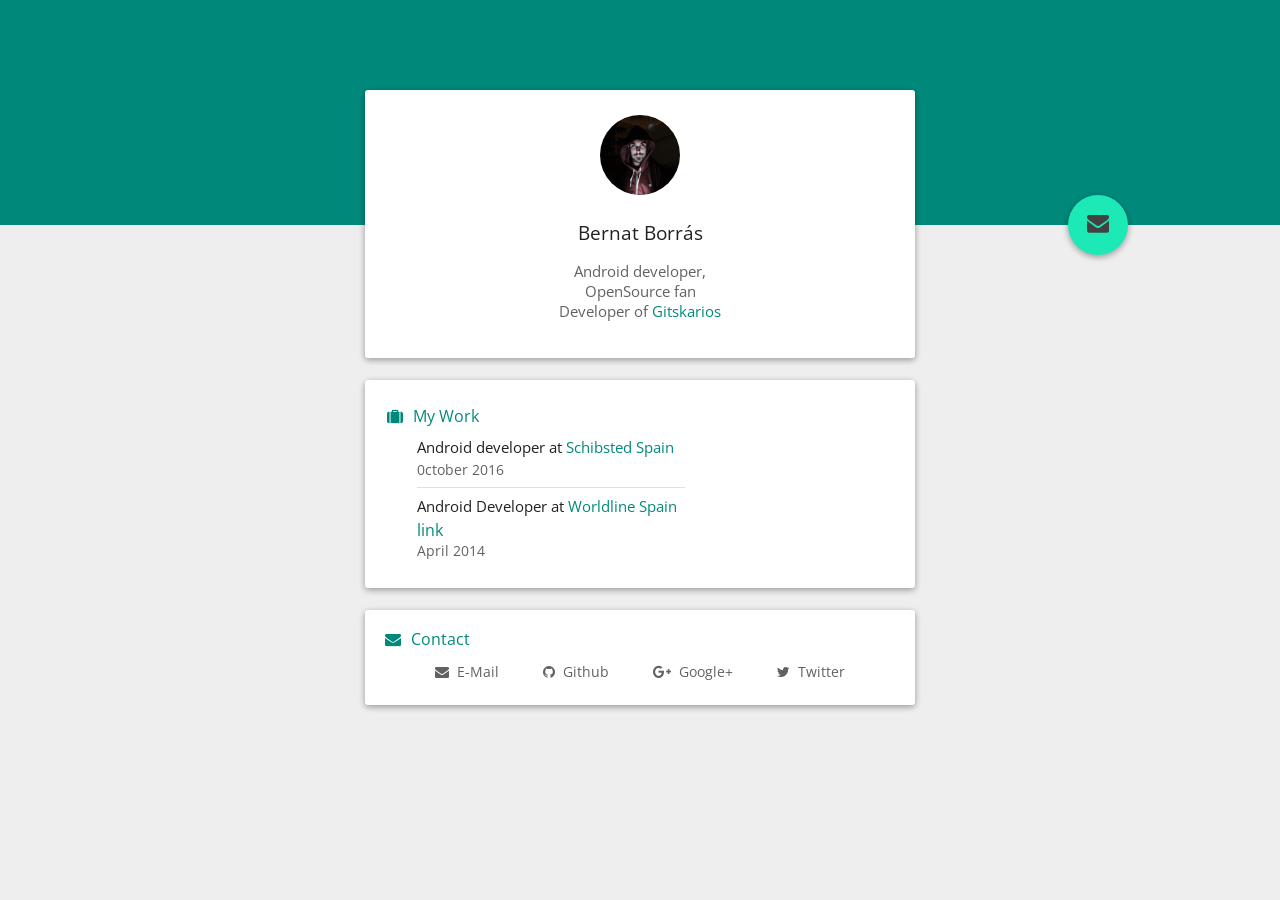
==== index.html @ 64da385f "add new website" ====
<!-- 
	* Personal Cards 1.0 by Luca Cassani *
	
	You can copy, modify, publish, use, sell, 
	or distribute this template for any purpose,
	commercial or non-commercial, and by any means. 
	It requires no special copyright notes nor attribution.
-->

<!DOCTYPE html>
<html lang="en">
<head>
	<title>Bernat Borr&aacute;s</title>
	<link href="css/style.css" rel="stylesheet" type="text/css">
	<link href='https://fonts.googleapis.com/css?family=Open+Sans' rel='stylesheet' type='text/css'>
	<link rel="stylesheet" href="css/font-awesome.min.css">
	<meta name="description" content="Your meta-description here">
	<meta name="author" content="Luca Cassani">
	<meta name="viewport" content="width=device-width, user-scalable=no, initial-scale=1.0, minimum-scale=1.0, maximum-scale=1.0">
	<meta name="theme-color" content="#2196F3">
</head>
<body>
<div id="blue_bg"></div>
<header>
	<div id="quick_card" class="card">
		<div><img id="photo" src="img/photo.jpg" /></div> <!-- replace photo in /img/ 705x705 -->
		<h1 id="name">Bernat Borr&aacute;s</h1>
		<h2 id="description">Android developer,<br/>OpenSource fan<br/>Developer of <a href="https://play.google.com/store/apps/details?id=com.alorma.github">Gitskarios</a></h2>
	</div>
</header>
<main>
<div id="about_card" class="card">
<!--
	<section class="tab">
		<div class="title"><i class="fa fa-tachometer"></i>Experience</div>
		<div class="content">
			<section class="element"> 
						<div class="name">Android developer at Schibsted Spain</div>
						<div class="info">0ctober2016</div>
			</section>
			<hr align="left"/>
			<section class="element"> 
					<div class="name">Android Developer at Worldline Spain</div>
					<div class="info">April 2014</div>
			</section>
		</div>
	</section>
		-->
	<section class="tab">
		<div class="title"><i class="fa fa-suitcase"></i>My Work</div>
		<div class="content">
			<section class="element"> 
						<div class="name">Android developer at <a href="http://www.schibsted.es/" target="_blank">Schibsted Spain</a></div>
						<div class="info">0ctober 2016</div>
			</section>
			<hr align="left"/>
			<section class="element"> 
					<div class="name">Android Developer at <a href="http://es.worldline.com/es-es/home.html" target="_blank">Worldline Spain</a></div>
						<div><a href="http://yourlinkhere" target="_blank">link</a></div>
					<div class="info">April 2014</div>
			</section>
		</div>
	</section>
	<!--
	<section class="tab">
		<div class="title"><i class="fa fa-graduation-cap"></i>Education</div>
		<div class="content">
			<section class="element">
				<div class="name">Your first education</div>
				<div class="info">Date </div>
			</section>
			<hr align="left"/>
			<section class="element">
				<div class="name">Your second education</div>
				<div class="info">Date </div>
			</section>
		</div>
	</section>
	-->
</div>
<div id="contact_card" class="card">
	<section class="tab">
		<div class="title"><i class="fa fa-envelope"></i>Contact</div>
		<div class="content">
			<div class="contacts"><a href="mailto:bernatbor15@gmail.com"><i class="fa fa-envelope"></i>&nbsp; E-Mail</a></div>
			<div class="contacts"><a href="https://github.com/alorma" target="_blank"><i class="fa fa-github"></i>&nbsp; Github</a></div>
			<div class="contacts"><a href="https://plus.google.com/u/0/106283159224852116482" target="_blank"><i class="fa fa-google-plus"></i>&nbsp; Google+</a></div>
			<div class="contacts"><a href="https://twitter.com/lepetitbernat" target="_blank"><i class="fa fa-twitter"></i>&nbsp; Twitter</a></div>
			<!-- You can add more contacts! -->
		</div>
	</section>
</div>
<a href="mailto:your@mail.here">
	<div id="fab">&nbsp;<i class="fa fa-envelope"></i>&nbsp;</div>
</a>
</main>
<footer>
</footer>
</body>
</html>
---- css/style.css ----
/*  
	* Personal Cards 1.0 by Luca Cassani *
	
	You can copy, modify, publish, use, sell, 
	or distribute this template for any purpose,
	commercial or non-commercial, and by any means. 
	It requires no special copyright notes nor attribution.	
*/

*{
	box-sizing: border-box;
}
body{
	margin:0;
	padding:0;
	color:#212121;
	background-color:#EEEEEE;
	font-family: 'Open Sans', sans-serif;
}
a{
	color:#00897B; /*Change link color */
	text-decoration:none;
}
a:hover{
	color:#64B5F6; /*Change link color (on mouse over)*/
}
#blue_bg{
	z-index:-1;
	position:fixed;
	width:100%;
	height:25%;
	top:0;
	background-color:#00897B; /* Change top background color */
}
.card{
	width:550px;
	margin:0 auto;
	color:#212121;
	background-color:#fff;
	border-radius: 3px;
	box-shadow: 0 2px 7px 0 rgba(0, 0, 0, 0.19), 0 2px 6px 0 rgba(0, 0, 0, 0.2);
	overflow:auto;
}
#quick_card{
	padding:25px;
	margin-top:10vh;
	text-align:center;
}
#quick_card #photo{
	height:80px;
	width:80px;
	border-radius:99px;
}
#quick_card #name{
	font-weight:normal;
	margin-top:20px;
	font-size:19px;
	color:#212121;
}
#quick_card #description{
	font-weight:normal;
	margin-top:15px;
	font-size:15px;
	color:#616161;
}
#about_card{
	position:relative;
	padding:15px 32px 8px 32px;
	margin-top:22px;
}
#about_card>.tab{
	margin-top:10px;
	margin-bottom:10px;
}
#about_card>.tab>.title{
	font-size:16px;
	color:#00897B; /*Change title and title icon color (About Card)*/
}
.title i{
	position:relative;
	left:-10px;
}
#about_card>.tab>.content{
	padding:5px 20px 5px 20px;
	position:relative;
}
#about_card .element{
	margin-bottom:5px;
	margin-top:5px;
}
#about_card .element .name{
	color:#212121;
	font-size:15px;
	margin-bottom:3px;
}
#about_card .element .info{
	color:#616161;
	font-size:14px;
}
hr{
	width:60%;
	color: #E0E0E0;
	background-color: #E0E0E0;
	height:1px;
	border:0;
}
#contact_card{
	position:relative;
	padding:15px 30px 15px 30px;
	margin-top:22px;
	margin-bottom:40px;
}
#contact_card>.tab{
	margin-top:3px;
	margin-bottom:8px;
}
#contact_card>.tab>.title{
	font-size:16px;
	color:#00897B; /*Change title and title icon color (Contact Card)*/
}
#contact_card>.tab>.content{
	padding-top:10px;
	text-align:center;
}
#contact_card>.tab>.content>.contacts{
	margin:0 20px 0 20px;
	display:inline-block;
	font-size:14px;
	color:#212121;
}
#contact_card a{
	color:#616161;
	text-decoration:none; /*Change link color (ONLY Contact Card)*/
}
#contact_card a:hover{
	color:#9E9E9E; /*Change link color (on mouse over, ONLY Contact Card) */
}
#fab{
	position:fixed;
	width:60px;
	height:60px;
	line-height: 60px;
	text-align:center;
	background-color:#1DE9B6; /*Change FAB background color */
	border-radius:99px;
	box-shadow: 0 2px 7px 0 rgba(0, 0, 0, 0.19), 0 2px 6px 0 rgba(0, 0, 0, 0.2);
}
#fab i{
	color:#424242;
	font-size:22px;
}
#fab:hover{
	background-color:#FFD54F; /*Change FAB background color (on mouse over) */
}

footer{
	z-index:-1;
	position:fixed;
	bottom:0;
	width:100%;
	text-align:center;
	text-align:center;
	font-size:15px;
	color:#757575;
	padding-bottom:10px;
	font-weight: bold;
}
/* MEDIA */
@media (min-width: 961px){
	#fab{
		top:calc(25% - 30px);
		right:calc((100% - 550px)/4 - 30px);
	}
}
@media (min-width: 481px) and (max-width: 960px) {
	.card{
		width:80%;
	}
	#fab{
		bottom:2%;
		right:2%;
	}
}
@media (max-width: 480px){
	.card{
		width:90%;
	}
	#fab{
		bottom:2%;
		right:2%;
	}
}
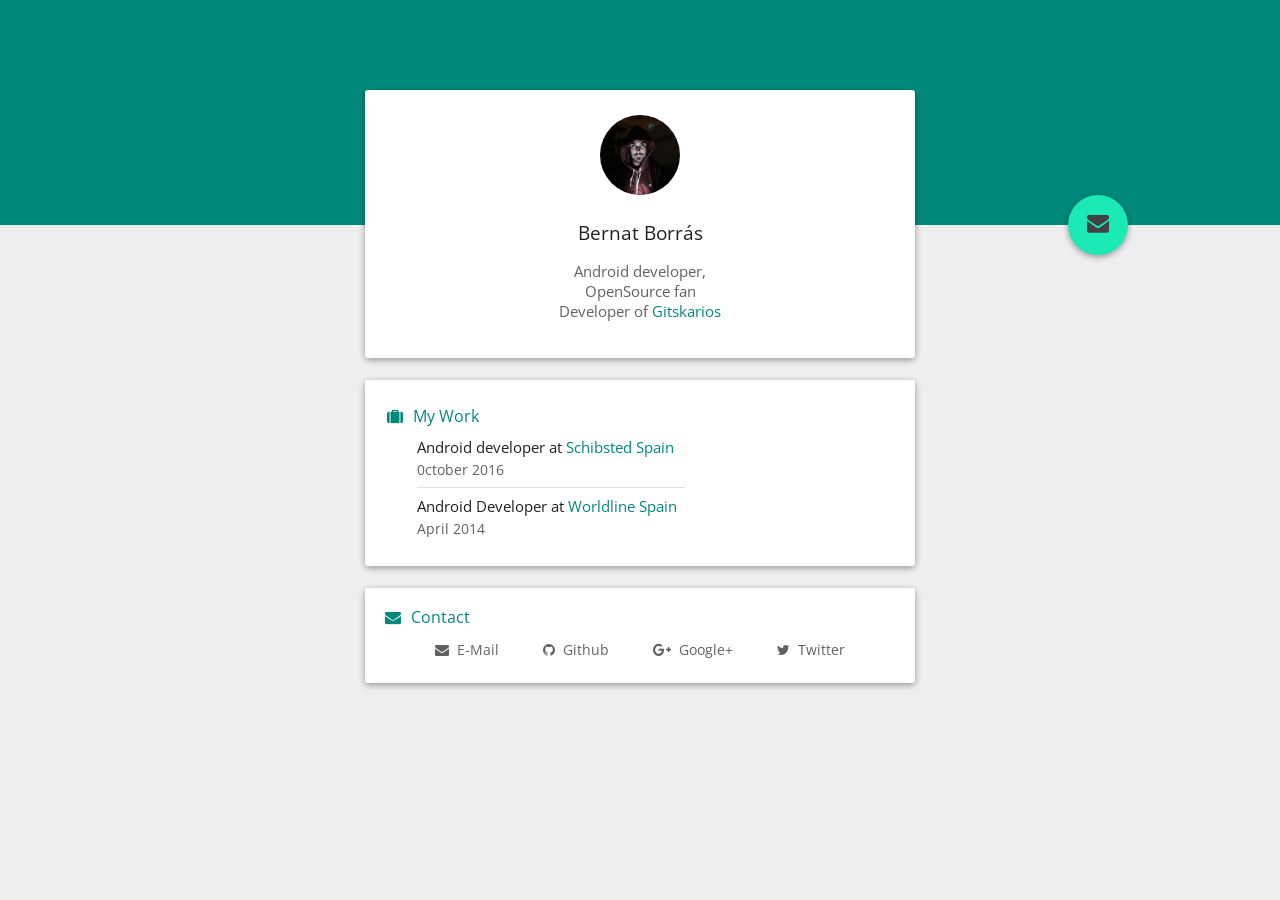
==== commit 3ca71aaf: "Update index.html" ====
--- a/index.html
+++ b/index.html
@@ -14,10 +14,10 @@
 	<link href="css/style.css" rel="stylesheet" type="text/css">
 	<link href='https://fonts.googleapis.com/css?family=Open+Sans' rel='stylesheet' type='text/css'>
 	<link rel="stylesheet" href="css/font-awesome.min.css">
-	<meta name="description" content="Your meta-description here">
-	<meta name="author" content="Luca Cassani">
+	<meta name="description" content="Gitskarios, Android developer">
+	<meta name="author" content="Bernat Borr&aacute;s">
 	<meta name="viewport" content="width=device-width, user-scalable=no, initial-scale=1.0, minimum-scale=1.0, maximum-scale=1.0">
-	<meta name="theme-color" content="#2196F3">
+	<meta name="theme-color" content="#00897B">
 </head>
 <body>
 <div id="blue_bg"></div>
@@ -56,27 +56,10 @@
 			<hr align="left"/>
 			<section class="element"> 
 					<div class="name">Android Developer at <a href="http://es.worldline.com/es-es/home.html" target="_blank">Worldline Spain</a></div>
-						<div><a href="http://yourlinkhere" target="_blank">link</a></div>
 					<div class="info">April 2014</div>
 			</section>
 		</div>
 	</section>
-	<!--
-	<section class="tab">
-		<div class="title"><i class="fa fa-graduation-cap"></i>Education</div>
-		<div class="content">
-			<section class="element">
-				<div class="name">Your first education</div>
-				<div class="info">Date </div>
-			</section>
-			<hr align="left"/>
-			<section class="element">
-				<div class="name">Your second education</div>
-				<div class="info">Date </div>
-			</section>
-		</div>
-	</section>
-	-->
 </div>
 <div id="contact_card" class="card">
 	<section class="tab">
@@ -90,11 +73,11 @@
 		</div>
 	</section>
 </div>
-<a href="mailto:your@mail.here">
+<a href="mailto:bernatbor15@gmail.com">
 	<div id="fab">&nbsp;<i class="fa fa-envelope"></i>&nbsp;</div>
 </a>
 </main>
 <footer>
 </footer>
 </body>
-</html>+</html>
